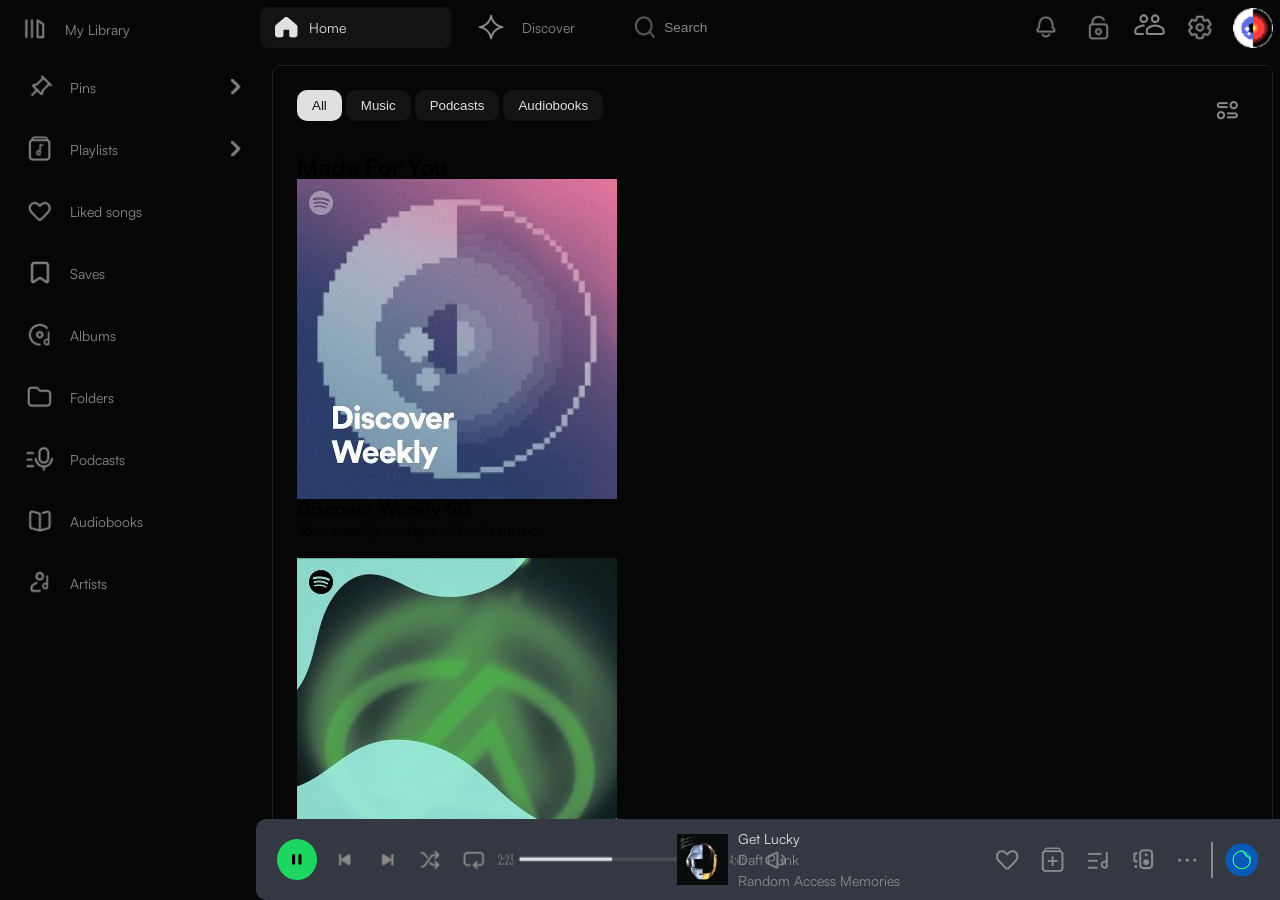
==== index.html @ e5f995c4 "Refactor HTML structure and styles across multiple pages" ====
<!doctype html>
<html lang="en">

<head>
  <meta charset="UTF-8" />
  <meta name="viewport" content="width=device-width, initial-scale=1.0" />
  <title>Spotify</title>
  <link rel="stylesheet" href="styles.css" />
</head>

<body>
  <input type="checkbox" id="friends-toggle" class="visually-hidden">
  <header>
    <nav class="main-nav">
      <ul>
        <li class="home-btn">
          <a href="./index.html">
            <img src="./assets/Icons/home.png" alt="Home" />Home
          </a>
        </li>

        <li>
          <a href="#" class="nav-link">
            <img src="./assets/Icons/discover.png" alt="Discover">
            Discover</a>
        </li>

        <li>
          <div class="search-container">
            <a href="./search.html">
              <img class="search-icon" src="./assets/Icons/search.png" alt="Search">
            </a>
            <input type="text" placeholder="Search" class="search-input" />
          </div>
        </li>
      </ul>
    </nav>

    <div class="action-icons">
      <a href=""><img src="./assets/Icons/1bell.png" alt="bell" /></a>
      <a href=""><img src="./assets/Icons/2lock.png" alt="lock" /></a>

      <label for="friends-toggle" class="friends-btn">
        <svg class="friends-icon" width="35" height="26" viewBox="0 0 35 26" fill="none"
          xmlns="http://www.w3.org/2000/svg">
          <path
            d="M26.5729 6.73524C26.5729 8.5951 25.0652 10.1028 23.2054 10.1028C21.3455 10.1028 19.8378 8.5951 19.8378 6.73524C19.8378 4.87539 21.3455 3.36768 23.2054 3.36768C25.0652 3.36768 26.5729 4.87539 26.5729 6.73524Z"
            stroke="#898989" stroke-width="2.02054" />
          <path
            d="M16.286 15.8383L17.0358 15.3384C18.8628 14.1204 21.0095 13.4705 23.2053 13.4705C25.4012 13.4705 27.5478 14.1204 29.3749 15.3384L30.1247 15.8383C31.0615 16.4629 31.6242 17.5143 31.6242 18.6403V20.3178C31.6242 21.1858 30.9206 21.8894 30.0527 21.8894H23.2053H16.3579C15.49 21.8894 14.7864 21.1858 14.7864 20.3178V18.6403C14.7864 17.5143 15.3491 16.4629 16.286 15.8383Z"
            stroke="#898989" stroke-width="2.02054" stroke-linecap="round" stroke-linejoin="round" />
          <path
            d="M15.1541 6.73524C15.1541 8.5951 13.6464 10.1028 11.7865 10.1028C9.92666 10.1028 8.41895 8.5951 8.41895 6.73524C8.41895 4.87539 9.92666 3.36768 11.7865 3.36768C13.6464 3.36768 15.1541 4.87539 15.1541 6.73524Z"
            stroke="#898989" stroke-width="2.02054" />
          <path
            d="M11.7865 13.4705C9.59068 13.4705 7.44399 14.1204 5.61695 15.3384L4.86716 15.8383C3.93031 16.4629 3.36758 17.5143 3.36758 18.6403V20.3178C3.36758 21.1858 4.07118 21.8894 4.93912 21.8894H11"
            stroke="#898989" stroke-width="2.02054" stroke-linecap="round" stroke-linejoin="round" />
        </svg>

      </label>
      <a href=""><img src="./assets/Icons/4settings.png" alt="settings" /></a>
      <a href=""><img src="./assets/Icons/5theme.png" alt="theme" /></a>
    </div>
  </header>

  <!-- friends -toggle button that comes from the right side after clicking the icon -->
  <aside class="right-sidebar">
    <div class="control-panel">
      <h3>Friends Activity</h3>

      <div class="close-icons">
        <img src="./assets/Icons/add-frinds.png" alt="Add friends">
        <label for="friends-toggle">
          <img src="./assets/Icons/close.png" alt="Close">
        </label>
      </div>
    </div>

    <div class="friends-play">
      <div class="play-pic">
        <img src="./assets/Icons/friend1.png">
      </div>
      <div class="info-friends">
        <h5>FriendlyMusicListener</h5>
        <div class="author-info"> <img src="./assets/Icons/playing.png"> <span>Goosebumps · Travis Scott</span></div>
      </div>
    </div>

    <div class="friends-play">
      <div class="play-pic">
        <img src="./assets/Icons/friend2.png">
      </div>
      <div class="info-friends">
        <h5>AverageMusicEnjoyer</h5>
        <div class="author-info"> <img src="./assets/Icons/playing.png"> <span>Get Lucky · Daft Punk</span></div>
      </div>
    </div>

    <div class="friends-play">
      <div class="play-pic">
        <img src="./assets/Icons/friend3.png">
      </div>
      <div class="info-friends">
        <h5>MusicEnthusiast</h5>
        <span> 1h would he · joji</span>
      </div>
    </div>

    <div class="friends-play">
      <div class="play-pic">
        <img src="./assets/Icons/friend4.png">
      </div>
      <div class="info-friends">
        <h5>IListenToMusic56</h5>
        <span> 6h Rockstar · Post Malone</span>
      </div>
    </div>
  </aside>

  <aside class="sidebar">
    <nav class="sidebar-nav">
      <ul>
        <li class="library">
          <a href="#" class="nav-link"><img src="./assets/Icons/my-library.png" alt="library" />My
            Library</a>
        </li>
        <li>
          <a href="#" class="nav-link"><img src="./assets/Icons/pin.png" alt="pins" />Pins<img class="vector"
              src="./assets/Icons/Vector.png" /></a>
        </li>
        <li>
          <a href="#" class="nav-link"><img src="./assets/Icons/playlist.png" alt="playlists" />Playlists<img
              class="vector" src="./assets/Icons/Vector.png" /></a>
        </li>
        <li>
          <a href="./liked-songs.html" class="nav-link"><img src="./assets/Icons/liked-songs.png"
              alt="liked-songs" />Liked songs</a>
        </li>
        <li>
          <a href="#" class="nav-link"><img src="./assets/Icons/saves.png" alt="saves" />Saves</a>
        </li>
        <li>
          <a href="#" class="nav-link"><img src="./assets/Icons/albums.png" alt="albums" />Albums</a>
        </li>
        <li>
          <a href="#" class="nav-link"><img src="./assets/Icons/folders.png" alt="folders" />Folders</a>
        </li>
        <li>
          <a href="#" class="nav-link"><img src="./assets/Icons/podcasts.png" alt="podcasts" />Podcasts</a>
        </li>
        <li>
          <a href="#" class="nav-link"><img src="./assets/Icons/audiobooks.png" alt="audiobooks" />Audiobooks</a>
        </li>
        <li>
          <a href="#" class="nav-link"><img src="./assets/Icons/artists.png" alt="artists" />Artists</a>
        </li>
      </ul>
    </nav>
  </aside>
  <main class="main-views">
    <div class="filters">
      <div class="chips">
        <button class="chip active">All</button>
        <button class="chip">Music</button>
        <button class="chip">Podcasts</button>
        <button class="chip">Audiobooks</button>
      </div>
      <div class="home-add">
        <img class="home-add" src="./assets/Icons/pc-home-add.png" />
      </div>
    </div>

    <section class="made-for-you">
      <h2>Made For You</h2>
    </section>
    <!--  cardebis nawili nana -->
    <div class="card-grid">
      <div class="spotify-card">
        <div class="card-image">
          <img src="../assets/images/discover weekly.png" alt="Discover weekly" />
        </div>
        <div class="card-text">
          <h3>Discover Weekly 50</h3>
          <p>Your weekly mixtape of fresh music.</p>
        </div>
      </div>
      <div class="spotify-card">
        <div class="card-image">
          <img src="../assets/images/daily mix11.png" alt="Discover weekly" />
        </div>
        <div class="card-text">
          <h3>Daily Mix 50</h3>
          <p>Linkin Park, System Of A Down, Coal Chamber...</p>
        </div>
      </div>
      <div class="spotify-card">
        <div class="card-image">
          <img src="../assets/images/daily mix 22.png" alt="Discover weekly" />
        </div>
        <div class="card-text">
          <h3>Daily Mix 2 50</h3>
          <p>Avril Lavigne, Lorde, Charli XCX and more</p>
        </div>
      </div>
      <div class="spotify-card">
        <div class="card-image">
          <img src="../assets/images/daily mix3.png" alt="Discover weekly" />
        </div>
        <div class="card-text">
          <h3>Daily Mix 3 50</h3>
          <p>The Strokes, Martin Garrix, MGMT and more</p>
        </div>
      </div>

      <div class="spotify-card">
        <div class="card-image">
          <img src="../assets/images/daily mix4.png" alt="Discover weekly" />
        </div>
        <div class="card-text">
          <h3>Daily Mix 4 50</h3>
          <p>Chuck Berry, Elvis Presley, Roy Orbison and more</p>
        </div>
      </div>

      <div class="spotify-card">
        <div class="card-image">
          <img src="../assets/images/daily mix6.png" alt="Discover weekly" />
        </div>
        <div class="card-text">
          <h3>Daily Mix 5 50</h3>
          <p>Chuck Berry, Elvis Presley, Roy Orbison and more</p>
        </div>
      </div>

      <div class="spotify-card">
        <div class="card-image">
          <img src="../assets/images/nirvana.png" alt="Discover weekly" />
        </div>
        <div class="card-text">
          <h3>Nirvana</h3>
          <p>The Strokes, Martin Garrix, MGMT and more</p>
        </div>
      </div>

      <div class="spotify-card">
        <div class="card-image">
          <img src="../assets/images/fall out boy.png" alt="Discover weekly" />
        </div>
        <div class="card-text">
          <h3>Fall Out Boy Radio</h3>
          <p>With Panic! At The Disco, The All-American Rejects,...</p>
        </div>
      </div>
      <section class="your-top-mixes">
        <div class="section-header">
          <h2>Your top mixes</h2>
        </div>
        <div class="spotify-card">
          <div class="card-image">
            <img src="../assets/images/rock mix.png" alt="Rock Mix" />
          </div>
          <div class="card-text">
            <h3>Rock Mix</h3>
            <p>Red Hot Chili Peppers, R.E.M., Guns N’ Roses...</p>
          </div>
        </div>
        <div class="spotify-card">
          <div class="card-image">
            <img src="../assets/images/rock mix.png" alt="Rock Mix" />
          </div>
          <div class="card-text">
            <h3>Rock Mix</h3>
            <p>Red Hot Chili Peppers, R.E.M., Guns N’ Roses...</p>
          </div>
        </div>
        <div class="spotify-card">
          <div class="card-image">
            <img src="../assets/images/rock mix.png" alt="Rock Mix" />
          </div>
          <div class="card-text">
            <h3>Rock Mix</h3>
            <p>Red Hot Chili Peppers, R.E.M., Guns N’ Roses...</p>
          </div>
        </div>
        <div class="spotify-card">
          <div class="card-image">
            <img src="../assets/images/rock mix.png" alt="Rock Mix" />
          </div>
          <div class="card-text">
            <h3>Rock Mix</h3>
            <p>Red Hot Chili Peppers, R.E.M., Guns N’ Roses...</p>
          </div>
        </div>
        <div class="spotify-card">
          <div class="card-image">
            <img src="../assets/images/rock mix.png" alt="Rock Mix" />
          </div>
          <div class="card-text">
            <h3>Rock Mix</h3>
            <p>Red Hot Chili Peppers, R.E.M., Guns N’ Roses...</p>
          </div>
        </div>
        <div class="spotify-card">
          <div class="card-image">
            <img src="../assets/images/rock mix.png" alt="Rock Mix" />
          </div>
          <div class="card-text">
            <h3>Rock Mix</h3>
            <p>Red Hot Chili Peppers, R.E.M., Guns N’ Roses...</p>
          </div>
        </div>
        <div class="spotify-card">
          <div class="card-image">
            <img src="../assets/images/rock mix.png" alt="Rock Mix" />
          </div>
          <div class="card-text">
            <h3>Rock Mix</h3>
            <p>Red Hot Chili Peppers, R.E.M., Guns N’ Roses...</p>
          </div>
        </div>
        <div class="spotify-card">
          <div class="card-image">
            <img src="./assets/images/60s mix.png" alt="60s Mix" />
          </div>
          <div class="card-text">
            <h3>60s Mix</h3>
            <p>Chuck Berry, Skeeter David, Van Morrison and...</p>
          </div>
        </div>
        <!-- cards end -->
  </main>
  <footer class="player">
    <div class="player-left">
      <div class="on-off">
        <img src="./assets/Icons/playing-icon.png" />
      </div>
      <img src="./assets/Icons/before.png" />
      <img src="./assets/Icons/next.png" />
      <img src="./assets/Icons/shuffle.png" />
      <img src="./assets/Icons/on-repeat.png" />
      <img src="./assets/Icons/line.png" />
      <img src="./assets/Icons/volume.png" />
    </div>

    <div class="player-center">
      <img src="./assets/Icons/daft-punk-play.png" alt="daft-punk" />
      <div class="track-info">
        <div class="track-name">Get Lucky</div>
        <div class="track-info">Daft Punk</div>
        <div class="track-info">Random Access Memories</div>
      </div>
    </div>
    <div class="player-right">
      <img src="./assets/Icons/liked-songs.png" />
      <img src="./assets/Icons/add-playlist.png" />
      <img src="./assets/Icons/lyrics.png" />
      <img src="./assets/Icons/devices.png" />
      <img class="more" src="./assets/Icons/play-more.png" />
      <img src="./assets/Icons/DJ.png" />
      <img src="./assets/Icons/queue.png" />
    </div>
  </footer>
</body>

</html>

<!--  mobiluris versia <nav class="navbar">
            <div>
                <ul>
                    <li><a href="#" class="nav-link">Music</a></li>
                    <li><a href="#" class="nav-link">Podcasts</a></li>
                    <li><a href="#" class="nav-link">Audiobooks</a></li>
                </ul>
                <a href="#" class="home-icon"><img src="./assets/Icons/mobile-home-add.png" alt="mobile-btn"></a>
            </div>
        </nav> -->
---- styles.css ----
*,
*::before,
*::after {
  box-sizing: border-box;
  margin: 0;
  padding: 0;
}

ul,
ol {
  list-style: none;
}

a {
  text-decoration: none;
}

img {
  max-width: 100%;
  display: block;
}

ul,
li,
ol {
  list-style: none;
}

a {
  text-decoration: none;
}

@font-face {
  font-family: "Satoshi";
  src: url("../../assets/fonts/satoshi/Satoshi-Regular.woff2") format("woff2");
  font-weight: 400;
  font-style: normal;
}
@font-face {
  font-family: "Satoshi";
  src: url("../../assets/fonts/satoshi/Satoshi-Medium.woff2") format("woff2");
  font-weight: 500;
  font-style: normal;
}
@font-face {
  font-family: "Satoshi";
  src: url("../../assets/fonts/satoshi/Satoshi-Bold.woff2") format("woff2");
  font-weight: 700;
  font-style: normal;
}
body {
  font-family: "Satoshi", sans-serif;
  line-height: 1.5;
  background-color: rgb(6, 6, 6);
}

h1, h2, h3, h4 {
  font-weight: 700;
  line-height: 100%;
}

p {
  margin-bottom: 1rem;
}

a {
  font-size: 14px;
}

.sidebar {
  width: 16rem;
  height: 100vh;
  background-color: rgb(6, 6, 6);
  position: fixed;
  top: 0;
  left: 0;
  display: flex;
  flex-direction: column;
  padding-top: 2px;
  gap: 20px;
}

.sidebar-nav a {
  display: flex;
  align-items: center;
  width: 100%;
  padding: 11px 20px;
  color: rgb(137, 137, 137);
  gap: 10px;
  position: relative;
  transition: background-color 0.3s ease, color 0.1s ease;
}
.sidebar-nav img:not(.vector) {
  width: 40px;
  height: 40px;
}
.sidebar-nav .vector {
  position: absolute;
  right: 15px;
  width: 10px;
}

.sidebar-nav a:hover {
  cursor: pointer;
  border-radius: 8px;
  color: #E0E0E0;
  background-color: rgb(0, 0, 0);
}

.library a {
  padding: 7px 15px;
}

header {
  width: 100%;
  height: 55px;
  background-color: rgb(6, 6, 6);
  display: flex;
  justify-content: space-between;
  align-items: center;
  position: fixed;
  top: 0;
  left: 0;
  padding: 0 0 0 260px;
}

.main-nav ul {
  display: flex;
  flex-direction: row;
  align-items: center;
  gap: 20px;
}

.home-btn a {
  display: flex;
  align-items: center;
  color: #E0E0E0;
  gap: 11px;
  background-color: rgba(32, 32, 32, 0.5);
  padding: 10px 105px 10px 15px;
  border-radius: 8px;
}

.nav-link {
  display: flex;
  align-items: center;
  color: rgb(137, 137, 137);
  gap: 10px;
  padding-right: 20px;
}

.nav-link:hover {
  color: #E0E0E0;
  cursor: pointer;
}

.search-container {
  display: flex;
  align-items: center;
  background-color: rgb(6, 6, 6);
  transition: background-color 0.2s;
  padding: 6px 12px;
}
.search-container:focus-within {
  background-color: rgb(6, 6, 6);
  outline: 2px solid rgb(6, 6, 6);
}
.search-container .search-icon {
  width: 40px;
  height: 40px;
  margin-right: 5px;
  filter: brightness(0.7);
}

.search-input {
  background: transparent;
  border: none;
  color: white;
  font-size: 0.85rem;
  width: 100%;
  outline: none;
}
.search-input::placeholder {
  color: rgb(137, 137, 137);
}

.action-icons {
  display: flex;
  gap: 13px;
  align-items: center;
  padding: 7px;
}
.action-icons img {
  width: 40px;
  height: 40px;
}

.main-views {
  margin-left: 16rem;
  margin-top: 60px;
  margin-right: 7px;
  padding: 24px;
  background: rgb(6, 6, 6);
  min-height: calc(100vh - 55px);
  border: 1px solid rgb(32, 32, 32);
  border-radius: 8px;
}

.filters {
  display: flex;
  gap: 8px;
  margin-bottom: 24px;
  justify-content: space-between;
}

.chip:hover {
  background-color: #333842;
}

.chip {
  background-color: rgba(32, 32, 32, 0.5);
  color: rgb(224, 224, 224);
  border: none;
  padding: 8px 15px;
  border-radius: 10px;
  font-weight: 400;
  cursor: pointer;
}

.chip.active {
  background-color: rgb(224, 224, 224);
  color: rgb(17, 17, 17);
}

.player {
  background-color: #333842;
  display: flex;
  align-items: center;
  justify-content: space-between;
  position: fixed;
  bottom: 0;
  left: 16rem;
  width: 84%;
  height: 81px;
  border-radius: 10px;
}

.player-left {
  display: flex;
  align-items: center;
  width: 30%;
  gap: 5px;
  padding-left: 70px;
}
.player-left img {
  height: 38px;
}

.line {
  width: 696px;
}

.on-off {
  background-color: #1ED760;
  position: absolute;
  left: 21px;
  padding: 15px;
  border-radius: 50%;
}
.on-off img {
  height: 11px;
  width: 10px;
}

.on-off:hover {
  background-color: green;
}

.player-center {
  display: flex;
  align-items: center;
  padding: 15px 0;
  gap: 10px;
  padding-left: 32px;
}
.player-center img {
  width: 51px;
  height: 51px;
}

.track-name {
  font-size: 14px;
  color: rgb(224, 224, 224);
  font-weight: 400;
}

.track-info {
  font-size: 14px;
  color: rgb(137, 137, 137);
  font-weight: 400;
}

.player-right {
  display: flex;
  align-items: center;
  padding: 20px;
  gap: 5px;
}

.more {
  padding-right: 6px;
  border-right: 2px solid rgb(137, 137, 137);
  height: 36px;
}

.right-sidebar {
  position: fixed;
  top: 65px;
  right: -390px;
  width: 358px;
  bottom: 89px;
  background: rgb(6, 6, 6);
  border: 1px solid rgb(32, 32, 32);
  border-radius: 8px;
  transition: right 0.3s ease;
}

#friends-toggle:checked ~ .right-sidebar {
  right: 0;
}

.main-views {
  position: fixed;
  top: 5px;
  left: 1rem;
  right: 0;
  bottom: 89px;
  overflow-y: auto;
  transition: right 0.3s ease;
}

#friends-toggle:checked ~ .main-views {
  right: 358px;
}

.friends-btn {
  cursor: pointer;
}

#friends-toggle:checked ~ header .friends-icon {
  fill: rgb(137, 137, 137);
  stroke: none;
}

.main-views,
.right-sidebar {
  transition: all 0.3s ease;
}

.control-panel {
  display: flex;
  align-items: center;
  justify-content: space-between;
}
.control-panel h3 {
  color: #E0E0E0;
  padding: 20px;
  font-family: Satoshi;
  font-weight: 500;
  font-style: Medium;
  font-size: 14px;
  leading-trim: NONE;
  line-height: 100%;
  letter-spacing: 3%;
}

.close-icons {
  display: flex;
}

.friends-play {
  display: flex;
  gap: 15px;
  padding: 20px;
}
.friends-play h5 {
  color: #E0E0E0;
  font-family: Satoshi;
  font-weight: 400;
  font-style: Medium;
  font-size: 14px;
  leading-trim: NONE;
  line-height: 100%;
  letter-spacing: 3%;
}
.friends-play span {
  color: rgb(137, 137, 137);
}

.author-info {
  display: flex;
  align-items: center;
}

.icon-bar {
  display: flex;
  justify-content: space-between;
}
.icon-bar span {
  color: rgb(137, 137, 137);
  font-family: Satoshi;
  font-weight: 400;
  font-style: Medium;
  font-size: 14px;
  leading-trim: NONE;
  line-height: 100%;
  letter-spacing: 3%;
}

.icon-bar:first-child {
  content: "";
  padding: 12px 25px;
}

.more-functions {
  display: flex;
  align-items: center;
  justify-content: center;
  padding: 12px 25px;
  gap: 10px;
}

.liked-songs-section {
  border: 1px solid rgb(32, 32, 32);
  border-radius: 10px;
  margin: 41px 5px 0px 275px;
  height: 84vh;
}

.music-table {
  width: 60%;
  border-collapse: collapse;
  color: rgb(137, 137, 137);
  font-size: 14px;
  margin-left: 25px;
}

.music-table th,
.music-table td {
  padding: 5px;
  text-align: left;
}

.info-row {
  color: rgb(137, 137, 137);
}
.info-row th {
  border-bottom: 1px solid rgb(32, 32, 32);
  padding: 12px;
}

.song-info {
  display: flex;
  gap: 10px;
}
.song-info img {
  width: 51px;
  height: 51px;
}

.music-table tbody tr:hover {
  background: rgba(255, 255, 255, 0.05);
}

.song-name {
  color: rgb(224, 224, 224);
}

.like-cell svg {
  width: 23px;
  height: 20px;
  fill: #1ED760;
  cursor: pointer;
}

.liked-songs-nav {
  background-color: rgba(32, 32, 32, 0.5);
}

.liked-songs-btn {
  background-color: rgb(32, 32, 32);
  border-radius: 8px;
}

.home-btn-liked-songs {
  gap: 10px;
}
.home-btn-liked-songs a {
  color: rgb(137, 137, 137);
  display: flex;
  align-items: center;
  gap: 11px;
  padding: 7px 90px 7px 25px;
  border-radius: 8px;
}

.home-btn-liked-songs a:hover {
  color: #E0E0E0;
  cursor: pointer;
  background-color: rgba(32, 32, 32, 0.5);
  border-radius: 8px;
}

.nav-link {
  gap: 10px;
}
.nav-link a {
  color: rgb(137, 137, 137);
  display: flex;
  align-items: center;
  gap: 11px;
  padding: 7px 80px 7px 20px;
  border-radius: 8px;
}

.nav-link a:hover {
  color: #E0E0E0;
  cursor: pointer;
  background-color: rgba(32, 32, 32, 0.5);
  border-radius: 8px;
}

/*# sourceMappingURL=styles.css.map */
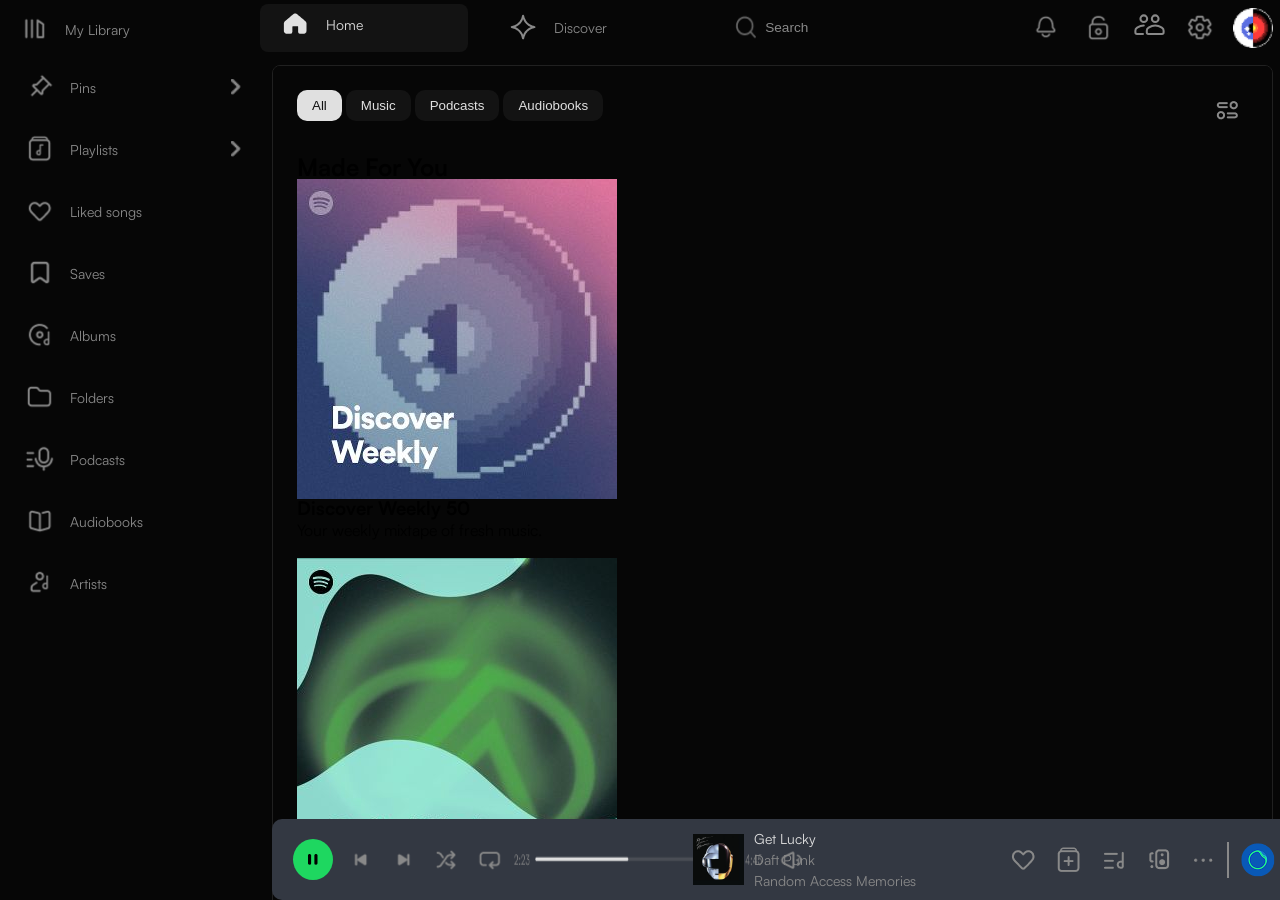
==== commit 72e1d21a: "Add discover page and update navigation links; implement styles for discover section" ====
--- a/index.html
+++ b/index.html
@@ -20,7 +20,7 @@
         </li>
 
         <li>
-          <a href="#" class="nav-link">
+          <a href="./discover.html" class="nav-link">
             <img src="./assets/Icons/discover.png" alt="Discover">
             Discover</a>
         </li>
--- a/styles.css
+++ b/styles.css
@@ -104,7 +104,7 @@
   cursor: pointer;
   border-radius: 8px;
   color: #E0E0E0;
-  background-color: rgb(0, 0, 0);
+  background-color: rgba(32, 32, 32, 0.5);
 }
 
 .library a {
@@ -131,27 +131,32 @@
   gap: 20px;
 }
 
+.home-btn {
+  background-color: rgba(32, 32, 32, 0.5);
+  border-radius: 8px;
+}
 .home-btn a {
   display: flex;
   align-items: center;
-  color: #E0E0E0;
-  gap: 11px;
+  justify-content: center;
+  color: #E0E0E0;
+  gap: 10px;
+  padding: 0px 105px 7px 15px;
+}
+
+.nav-link {
+  display: flex;
+  align-items: center;
+  color: rgb(137, 137, 137);
+  gap: 10px;
+  padding: 4px 89px 4px 15px;
+}
+
+.nav-link:hover {
   background-color: rgba(32, 32, 32, 0.5);
-  padding: 10px 105px 10px 15px;
-  border-radius: 8px;
-}
-
-.nav-link {
-  display: flex;
-  align-items: center;
-  color: rgb(137, 137, 137);
-  gap: 10px;
-  padding-right: 20px;
-}
-
-.nav-link:hover {
-  color: #E0E0E0;
+  border-radius: 8px;
   cursor: pointer;
+  color: #E0E0E0;
 }
 
 .search-container {
@@ -159,7 +164,7 @@
   align-items: center;
   background-color: rgb(6, 6, 6);
   transition: background-color 0.2s;
-  padding: 6px 12px;
+  padding: 6px 13px 6px 12px;
 }
 .search-container:focus-within {
   background-color: rgb(6, 6, 6);
@@ -239,7 +244,7 @@
   justify-content: space-between;
   position: fixed;
   bottom: 0;
-  left: 16rem;
+  left: 17rem;
   width: 84%;
   height: 81px;
   border-radius: 10px;
@@ -499,8 +504,8 @@
   color: rgb(137, 137, 137);
   display: flex;
   align-items: center;
-  gap: 11px;
-  padding: 7px 90px 7px 25px;
+  gap: 10px;
+  padding: 0px 105px 7px 15px;
   border-radius: 8px;
 }
 
@@ -511,23 +516,190 @@
   border-radius: 8px;
 }
 
-.nav-link {
-  gap: 10px;
-}
-.nav-link a {
-  color: rgb(137, 137, 137);
-  display: flex;
-  align-items: center;
-  gap: 11px;
-  padding: 7px 80px 7px 20px;
-  border-radius: 8px;
-}
-
-.nav-link a:hover {
-  color: #E0E0E0;
+.search-bar {
+  background-color: rgba(32, 32, 32, 0.5);
+  border-radius: 16px;
+}
+
+.search-page {
+  padding: 41px 5px 90px 275px;
+}
+
+.search-page-container {
+  border: 1px solid rgb(32, 32, 32);
+  border-radius: 10px;
+}
+
+.first-row {
+  display: flex;
+  justify-content: space-between;
+  padding: 13px 26px;
+}
+.first-row h1 {
+  color: #E0E0E0;
+  font-weight: 700;
+  font-style: Bold;
+  font-size: 20px;
+}
+
+.pinned-artists {
+  display: flex;
+  gap: 30px;
+  padding-left: 26px;
+}
+
+.artist-cards-search {
+  text-align: center;
+}
+.artist-cards-search span {
+  display: block;
+  color: #E0E0E0;
+  font-family: Satoshi;
+  font-weight: 400;
+  font-style: Medium;
+  font-size: 14px;
+  leading-trim: NONE;
+  line-height: 100%;
+  letter-spacing: 3%;
+  padding-top: 16px;
+}
+.artist-cards-search p {
+  color: rgb(137, 137, 137);
+  font-family: Satoshi;
+  font-weight: 400;
+  font-style: Medium;
+  font-size: 14px;
+  leading-trim: NONE;
+  line-height: 100%;
+  letter-spacing: 3%;
+}
+
+.muse {
+  display: block;
+  text-align: left;
+}
+
+.browse-all-section h1 {
+  color: #E0E0E0;
+  font-weight: 700;
+  font-style: Bold;
+  font-size: 20px;
+  padding: 30px 0 20px 26px;
+}
+.browse-all-section h2 {
+  font-family: Satoshi;
+  font-weight: 500;
+  font-style: Medium;
+  font-size: 14px;
+  leading-trim: NONE;
+  line-height: 100%;
+  letter-spacing: 3%;
+  font-size: 18px;
+  color: #E0E0E0;
+}
+
+.section-title {
+  display: flex;
+  justify-content: space-between;
+  padding: 30px 26px 15px 26px;
+}
+.section-title h2 {
+  font-family: Satoshi;
+  font-weight: 500;
+  font-style: Medium;
+  font-size: 14px;
+  leading-trim: NONE;
+  line-height: 100%;
+  letter-spacing: 3%;
+  font-size: 18px;
+  color: #E0E0E0;
+}
+
+.container-discover-cards {
+  display: flex;
+  padding: 0 26px;
+  gap: 12px;
+}
+
+.discover-card {
+  position: relative;
+  border-radius: 10px;
+  width: 170px;
+  height: 170px;
+  overflow: hidden;
+}
+.discover-card img {
+  position: absolute;
+  width: 104px;
+  height: 104px;
+  bottom: -12px;
+  right: -10px;
+  border-radius: 5px;
+  transform: rotate(30deg);
+}
+.discover-card h3 {
+  padding: 20px;
+  color: rgb(255, 255, 255);
+  font-weight: 900;
+  font-size: 20px;
+  line-height: 100%;
+  letter-spacing: 3%;
+}
+
+.discover-cards-color .discover-card:first-child,
+.discover-cards-color .discover-card:nth-child(3),
+.genres-cards .discover-card:nth-child(6) {
+  background-color: rgb(30, 50, 100);
+}
+
+.discover-cards-color .discover-card:nth-child(2),
+.discover-cards-color .discover-card:last-child {
+  background-color: rgb(186, 93, 7);
+}
+
+.discover-cards-color .discover-card:nth-child(4),
+.discover-cards-color .discover-card:nth-child(6) {
+  background-color: rgb(141, 103, 171);
+}
+
+.discover-cards-color .discover-card:nth-child(5) {
+  background-color: rgb(176, 40, 151);
+}
+
+.discover-cards-color .discover-card:nth-child(7) {
+  background-color: rgb(119, 119, 119);
+}
+
+.genres-cards .discover-card:first-child {
+  background-color: rgb(20, 138, 8);
+}
+
+.genres-cards .discover-card:nth-child(2) {
+  background-color: rgb(216, 64, 0);
+}
+
+.genres-cards .discover-card:nth-child(3) {
+  background-color: rgb(80, 55, 80);
+}
+
+.genres-cards .discover-card:nth-child(4) {
+  background-color: rgb(0, 100, 80);
+}
+
+.genres-cards .discover-card:nth-child(5),
+.genres-cards .discover-card:nth-child(7) {
+  background-color: rgb(233, 20, 41);
+}
+
+.genres-cards .discover-card:last-child {
+  background-color: rgb(83, 122, 161);
+}
+
+.discover-link {
+  background-color: rgba(32, 32, 32, 0.5);
+  border-radius: 8px;
   cursor: pointer;
-  background-color: rgba(32, 32, 32, 0.5);
-  border-radius: 8px;
+  color: #E0E0E0;
 }
 
 /*# sourceMappingURL=styles.css.map */
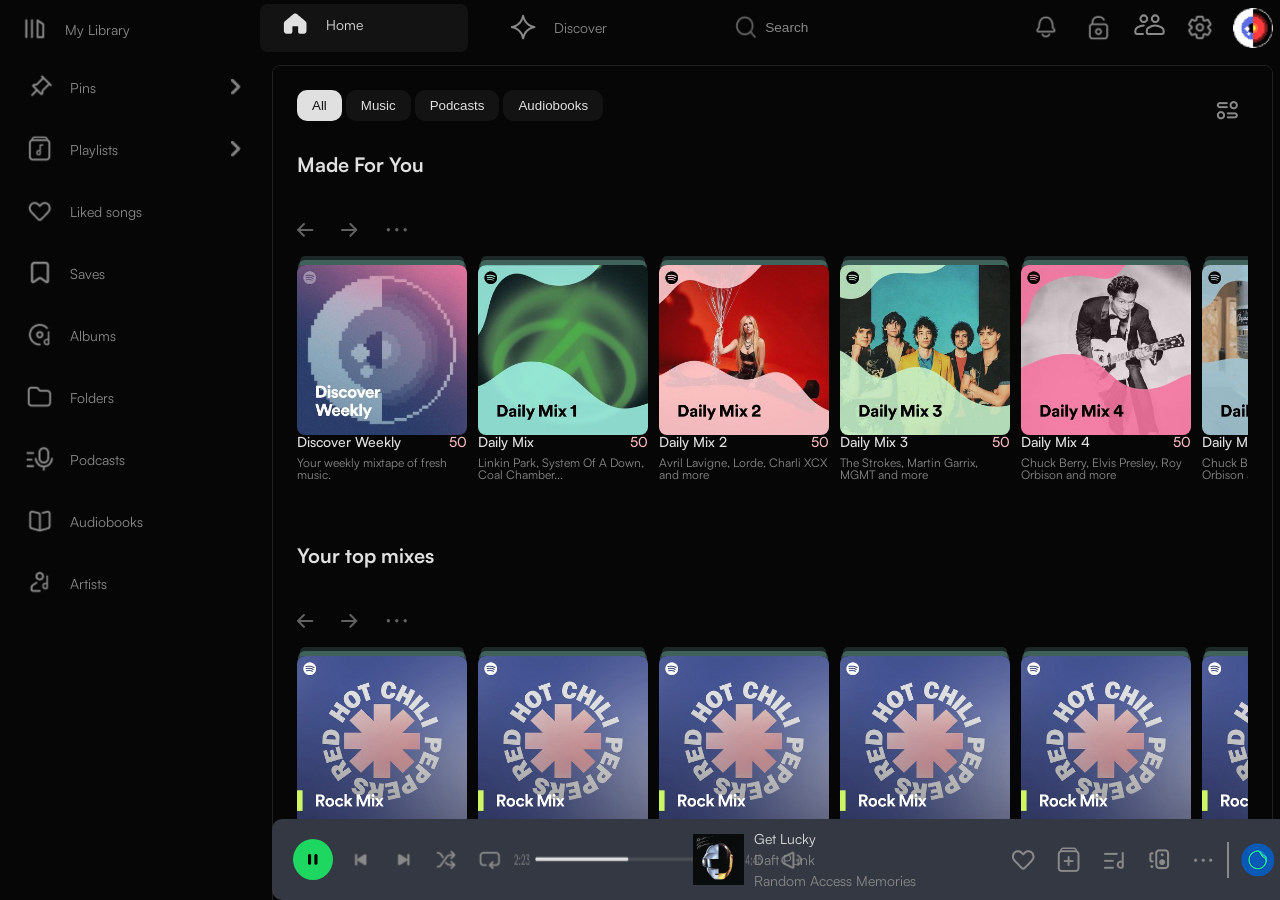
==== commit 03ac8563: "1st page cards" ====
--- a/index.html
+++ b/index.html
@@ -20,7 +20,7 @@
         </li>
 
         <li>
-          <a href="./discover.html" class="nav-link">
+          <a href="#" class="nav-link">
             <img src="./assets/Icons/discover.png" alt="Discover">
             Discover</a>
         </li>
@@ -169,152 +169,170 @@
         <img class="home-add" src="./assets/Icons/pc-home-add.png" />
       </div>
     </div>
-
-    <section class="made-for-you">
-      <h2>Made For You</h2>
+    <section class="made-for-you"> <!--  cardebis nawili nana -->
+      <div class=" cards-header">
+        <h2>Made For You</h2>
+        <div class="arrows">
+          <button class="arrow-btn"> <img src="./assets/Icons/arrow_left.svg" alt="back"></button>
+          <button class="arrow-btn"><img src="./assets/Icons/arrow_right.svg" alt="next"></button>
+          <button class="arrow-btn"> <img src="./assets/Icons/dotdotdot.svg" alt="more"></button>
+
+        </div>
+      </div>
+
+      <div class="card-grid">
+        <div class="spotify-card">
+          <div class="card-image">
+            <img src="../assets/images/discover weekly.png" alt="Discover weekly" />
+          </div>
+          <div class="card-text">
+            <h3>Discover Weekly <span class="track-count">50</span></h3>
+            <p>Your weekly mixtape of fresh music.</p>
+          </div>
+        </div>
+        <div class="spotify-card">
+          <div class="card-image">
+            <img src="../assets/images/daily mix11.png" alt="Discover weekly" />
+          </div>
+          <div class="card-text">
+            <h3>Daily Mix <span class="track-count">50</span></h3>
+            <p>Linkin Park, System Of A Down, Coal Chamber...</p>
+          </div>
+        </div>
+        <div class="spotify-card">
+          <div class="card-image">
+            <img src="../assets/images/daily mix 22.png" alt="Discover weekly" />
+          </div>
+          <div class="card-text">
+            <h3>Daily Mix 2 <span class="track-count">50</span></h3>
+            <p>Avril Lavigne, Lorde, Charli XCX and more</p>
+          </div>
+        </div>
+        <div class="spotify-card">
+          <div class="card-image">
+            <img src="../assets/images/daily mix3.png" alt="Discover weekly" />
+          </div>
+          <div class="card-text">
+            <h3>Daily Mix 3 <span class="track-count">50</span></h3>
+            <p>The Strokes, Martin Garrix, MGMT and more</p>
+          </div>
+        </div>
+
+        <div class="spotify-card">
+          <div class="card-image">
+            <img src="../assets/images/daily mix4.png" alt="Discover weekly" />
+          </div>
+          <div class="card-text">
+            <h3>Daily Mix 4 <span class="track-count">50</span></h3>
+            <p>Chuck Berry, Elvis Presley, Roy Orbison and more</p>
+          </div>
+        </div>
+
+        <div class="spotify-card">
+          <div class="card-image">
+            <img src="../assets/images/daily mix6.png" alt="Discover weekly" />
+          </div>
+          <div class="card-text">
+            <h3>Daily Mix 5 <span class="track-count">50</span></h3>
+            <p>Chuck Berry, Elvis Presley, Roy Orbison and more</p>
+          </div>
+        </div>
+
+        <div class="spotify-card">
+          <div class="card-image">
+            <img src="../assets/images/nirvana.png" alt="Discover weekly" />
+          </div>
+          <div class="card-text">
+            <h3>Nirvana <span class="track-count">50</span></h3>
+            <p>The Strokes, Martin Garrix, MGMT and more</p>
+          </div>
+        </div>
+
+        <div class="spotify-card">
+          <div class="card-image">
+            <img src="../assets/images/fall out boy.png" alt="Discover weekly" />
+          </div>
+          <div class="card-text">
+            <h3>Fall Out Boy Radio <span class="track-count">50</span></h3>
+            <p>With Panic! At The Disco, The All-American Rejects,...</p>
+          </div>
+        </div>
+
+      </div>
     </section>
-    <!--  cardebis nawili nana -->
-    <div class="card-grid">
-      <div class="spotify-card">
-        <div class="card-image">
-          <img src="../assets/images/discover weekly.png" alt="Discover weekly" />
-        </div>
-        <div class="card-text">
-          <h3>Discover Weekly 50</h3>
-          <p>Your weekly mixtape of fresh music.</p>
-        </div>
-      </div>
-      <div class="spotify-card">
-        <div class="card-image">
-          <img src="../assets/images/daily mix11.png" alt="Discover weekly" />
-        </div>
-        <div class="card-text">
-          <h3>Daily Mix 50</h3>
-          <p>Linkin Park, System Of A Down, Coal Chamber...</p>
-        </div>
-      </div>
-      <div class="spotify-card">
-        <div class="card-image">
-          <img src="../assets/images/daily mix 22.png" alt="Discover weekly" />
-        </div>
-        <div class="card-text">
-          <h3>Daily Mix 2 50</h3>
-          <p>Avril Lavigne, Lorde, Charli XCX and more</p>
-        </div>
-      </div>
-      <div class="spotify-card">
-        <div class="card-image">
-          <img src="../assets/images/daily mix3.png" alt="Discover weekly" />
-        </div>
-        <div class="card-text">
-          <h3>Daily Mix 3 50</h3>
-          <p>The Strokes, Martin Garrix, MGMT and more</p>
-        </div>
-      </div>
-
-      <div class="spotify-card">
-        <div class="card-image">
-          <img src="../assets/images/daily mix4.png" alt="Discover weekly" />
-        </div>
-        <div class="card-text">
-          <h3>Daily Mix 4 50</h3>
-          <p>Chuck Berry, Elvis Presley, Roy Orbison and more</p>
-        </div>
-      </div>
-
-      <div class="spotify-card">
-        <div class="card-image">
-          <img src="../assets/images/daily mix6.png" alt="Discover weekly" />
-        </div>
-        <div class="card-text">
-          <h3>Daily Mix 5 50</h3>
-          <p>Chuck Berry, Elvis Presley, Roy Orbison and more</p>
-        </div>
-      </div>
-
-      <div class="spotify-card">
-        <div class="card-image">
-          <img src="../assets/images/nirvana.png" alt="Discover weekly" />
-        </div>
-        <div class="card-text">
-          <h3>Nirvana</h3>
-          <p>The Strokes, Martin Garrix, MGMT and more</p>
-        </div>
-      </div>
-
-      <div class="spotify-card">
-        <div class="card-image">
-          <img src="../assets/images/fall out boy.png" alt="Discover weekly" />
-        </div>
-        <div class="card-text">
-          <h3>Fall Out Boy Radio</h3>
-          <p>With Panic! At The Disco, The All-American Rejects,...</p>
-        </div>
-      </div>
-      <section class="your-top-mixes">
-        <div class="section-header">
-          <h2>Your top mixes</h2>
-        </div>
-        <div class="spotify-card">
-          <div class="card-image">
-            <img src="../assets/images/rock mix.png" alt="Rock Mix" />
-          </div>
-          <div class="card-text">
-            <h3>Rock Mix</h3>
-            <p>Red Hot Chili Peppers, R.E.M., Guns N’ Roses...</p>
-          </div>
-        </div>
-        <div class="spotify-card">
-          <div class="card-image">
-            <img src="../assets/images/rock mix.png" alt="Rock Mix" />
-          </div>
-          <div class="card-text">
-            <h3>Rock Mix</h3>
-            <p>Red Hot Chili Peppers, R.E.M., Guns N’ Roses...</p>
-          </div>
-        </div>
-        <div class="spotify-card">
-          <div class="card-image">
-            <img src="../assets/images/rock mix.png" alt="Rock Mix" />
-          </div>
-          <div class="card-text">
-            <h3>Rock Mix</h3>
-            <p>Red Hot Chili Peppers, R.E.M., Guns N’ Roses...</p>
-          </div>
-        </div>
-        <div class="spotify-card">
-          <div class="card-image">
-            <img src="../assets/images/rock mix.png" alt="Rock Mix" />
-          </div>
-          <div class="card-text">
-            <h3>Rock Mix</h3>
-            <p>Red Hot Chili Peppers, R.E.M., Guns N’ Roses...</p>
-          </div>
-        </div>
-        <div class="spotify-card">
-          <div class="card-image">
-            <img src="../assets/images/rock mix.png" alt="Rock Mix" />
-          </div>
-          <div class="card-text">
-            <h3>Rock Mix</h3>
-            <p>Red Hot Chili Peppers, R.E.M., Guns N’ Roses...</p>
-          </div>
-        </div>
-        <div class="spotify-card">
-          <div class="card-image">
-            <img src="../assets/images/rock mix.png" alt="Rock Mix" />
-          </div>
-          <div class="card-text">
-            <h3>Rock Mix</h3>
-            <p>Red Hot Chili Peppers, R.E.M., Guns N’ Roses...</p>
-          </div>
-        </div>
-        <div class="spotify-card">
-          <div class="card-image">
-            <img src="../assets/images/rock mix.png" alt="Rock Mix" />
-          </div>
-          <div class="card-text">
-            <h3>Rock Mix</h3>
+
+    <section class="your-top-mixes">
+      <div class="cards-header">
+        <h2>Your top mixes</h2>
+        <div class="arrows">
+          <button class="arrow-btn"> <img src="./assets/Icons/arrow_left.svg" alt="back"></button>
+          <button class="arrow-btn"><img src="./assets/Icons/arrow_right.svg" alt="next"></button>
+          <button class="arrow-btn"> <img src="./assets/Icons/dotdotdot.svg" alt="more"></button>
+
+        </div>
+      </div>
+
+      <div class="card-grid">
+        <div class="spotify-card">
+          <div class="card-image">
+            <img src="../assets/images/rock mix.png" alt="Rock Mix 50" />
+          </div>
+          <div class="card-text">
+            <h3>Rock Mix <span class="track-count">50</span></h3>
+            <p>Red Hot Chili Peppers, R.E.M., Guns N’ Roses...</p>
+          </div>
+        </div>
+        <div class="spotify-card">
+          <div class="card-image">
+            <img src="../assets/images/rock mix.png" alt="Rock Mix 50" />
+          </div>
+          <div class="card-text">
+            <h3>Rock Mix <span class="track-count">50</span></h3>
+            <p>Red Hot Chili Peppers, R.E.M., Guns N’ Roses...</p>
+          </div>
+        </div>
+        <div class="spotify-card">
+          <div class="card-image">
+            <img src="../assets/images/rock mix.png" alt="Rock Mix 50" />
+          </div>
+          <div class="card-text">
+            <h3>Rock Mix <span class="track-count">50</span></h3>
+            <p>Red Hot Chili Peppers, R.E.M., Guns N’ Roses...</p>
+          </div>
+        </div>
+        <div class="spotify-card">
+          <div class="card-image">
+            <img src="../assets/images/rock mix.png" alt="Rock Mix 50" />
+          </div>
+          <div class="card-text">
+            <h3>Rock Mix <span class="track-count">50</span></h3>
+            <p>Red Hot Chili Peppers, R.E.M., Guns N’ Roses...</p>
+          </div>
+        </div>
+        <div class="spotify-card">
+          <div class="card-image">
+            <img src="../assets/images/rock mix.png" alt="Rock Mix 50" />
+          </div>
+          <div class="card-text">
+            <h3>Rock Mix <span class="track-count">50</span></h3>
+            <p>Red Hot Chili Peppers, R.E.M., Guns N’ Roses...</p>
+          </div>
+        </div>
+        <div class="spotify-card">
+          <div class="card-image">
+            <img src="../assets/images/rock mix.png" alt="Rock Mix 50" />
+          </div>
+          <div class="card-text">
+            <h3>Rock Mix <span class="track-count">50</span></h3>
+            <p>Red Hot Chili Peppers, R.E.M., Guns N’ Roses...</p>
+          </div>
+        </div>
+        <div class="spotify-card">
+          <div class="card-image">
+            <img src="../assets/images/rock mix.png" alt="Rock Mix 50" />
+          </div>
+          <div class="card-text">
+            <h3>Rock Mix <span class="track-count">50</span></h3>
             <p>Red Hot Chili Peppers, R.E.M., Guns N’ Roses...</p>
           </div>
         </div>
@@ -323,11 +341,85 @@
             <img src="./assets/images/60s mix.png" alt="60s Mix" />
           </div>
           <div class="card-text">
-            <h3>60s Mix</h3>
+            <h3>60s Mix <span class="track-count">50</span></h3>
             <p>Chuck Berry, Skeeter David, Van Morrison and...</p>
           </div>
         </div>
-        <!-- cards end -->
+      </div>
+      <section class="your-favourite-artists">
+        <div class="cards-header">
+           <h2 >Your favorite artists</h2>
+           <div class="arrows">
+          <button class="arrow-btn"> <img src="./assets/Icons/arrow_left.svg" alt="back"></button>
+          <button class="arrow-btn"><img src="./assets/Icons/arrow_right.svg" alt="next"></button>
+          <button class="arrow-btn"> <img src="./assets/Icons/dotdotdot.svg" alt="more"></button>
+
+        </div>
+        </div>
+        <div class="artists-grid">
+          <div class="artist-card">
+            <img class="round-image" src="./assets/images/guns n'roses.png" alt="Guns N' Roses">
+            <p>Guns N' Roses</p>
+          </div>
+          <div class="artist-card">
+            <img class="round-image" src="./assets/images/daft punk.png" alt="Daft Punk">
+            <p>Daft Punk</p>
+          </div>
+          <div class="artist-card">
+            <img class="round-image" src="./assets/images/david bowie mix.png" alt="David Bowie">
+            <p>David Bowie</p>
+          </div>
+        </div>
+
+      </section>
+        <section class="album-for-you">
+      <div class=" cards-header">
+        <h2>Albums For You</h2>
+        <div class="arrows">
+          <button class="arrow-btn"> <img src="./assets/Icons/arrow_left.svg" alt="back"></button>
+          <button class="arrow-btn"><img src="./assets/Icons/arrow_right.svg" alt="next"></button>
+          <button class="arrow-btn"> <img src="./assets/Icons/dotdotdot.svg" alt="more"></button>
+
+        </div>
+      </div>
+       <div class="card-grid">
+        <div class="spotify-card">
+          <div class="card-image">
+            <img src="./assets/images/meteora.jpg" alt="meteora" />
+          </div>
+          <div class="card-text">
+            <h3>Meteora<span class="track-count">13</span></h3>
+            <p>Limking park</p>
+          </div>
+        </div>
+        <div class="spotify-card">
+          <div class="card-image">
+            <img src="./assets/images/Daft-Punk-Random-Access-Memories.webp" alt="Random Access Memories" />
+          </div>
+          <div class="card-text">
+            <h3>Random Access Memories<span class="track-count">13</span></h3>
+            <p>Daft Punk</p>
+          </div>
+        </div>
+        <div class="spotify-card">
+          <div class="card-image">
+            <img src="./assets/images/BlackHolesCover.jpg" alt="black holes and revelations" />
+          </div>
+          <div class="card-text">
+            <h3>Black Holes and Revelations<span class="track-count">13</span></h3>
+            <p>Muse</p>
+          </div>
+        </div>
+        <div class="spotify-card">
+          <div class="card-image">
+            <img src="./assets/images/The_Beatles_Abbey_Road_album_cover.jpg" alt="Abbey Road" />
+          </div>
+          <div class="card-text">
+            <h3>Abbey Road<span class="track-count">13</span></h3>
+            <p>The Beathles</p>
+          </div>
+        </div>
+      <!-- cards end -->
   </main>
   <footer class="player">
     <div class="player-left">
@@ -363,7 +455,6 @@
 </body>
 
 </html>
-
 <!--  mobiluris versia <nav class="navbar">
             <div>
                 <ul>
--- a/styles.css
+++ b/styles.css
@@ -6,6 +6,14 @@
   padding: 0;
 }
 
+main {
+  scrollbar-width: none;
+  -ms-overflow-style: none;
+}
+main ::-webkit-scrollbar, main ::-webkit-scrollbar-button {
+  display: none;
+}
+
 ul,
 ol {
   list-style: none;
@@ -65,6 +73,16 @@
 
 a {
   font-size: 14px;
+}
+
+.arrow-btn {
+  width: 40px;
+  height: 40px;
+  cursor: pointer;
+  opacity: 0.7;
+  transition: 0.3s;
+  background: none;
+  border: none;
 }
 
 .sidebar {
@@ -695,11 +713,127 @@
   background-color: rgb(83, 122, 161);
 }
 
-.discover-link {
-  background-color: rgba(32, 32, 32, 0.5);
-  border-radius: 8px;
-  cursor: pointer;
-  color: #E0E0E0;
+.made-foru-header {
+  display: flex;
+  justify-content: space-between;
+  align-items: center;
+  padding: 16px 0;
+}
+.made-foru-header .arrows {
+  display: flex;
+  gap: 12px;
+}
+.made-foru-header .arrow-btn {
+  width: 40px;
+  height: 40px;
+  cursor: pointer;
+  opacity: 0.7;
+  transition: 0.3s;
+  background: none;
+  border: none;
+}
+.made-foru-header .more-icon {
+  width: 20px;
+  cursor: pointer;
+  margin-left: 4px;
+}
+.made-foru-header h2 {
+  color: #E0E0E0;
+  font-style: Bold;
+  font-size: 20px;
+  letter-spacing: 3%;
+  padding-bottom: 15px;
+}
+
+.card-grid {
+  display: grid;
+  gap: 11px;
+  grid-auto-flow: column;
+  grid-auto-columns: 170px;
+  overflow-x: auto;
+  scroll-behavior: smooth;
+  padding-bottom: 100px;
+  padding-top: 9px;
+}
+
+.spotify-card {
+  height: 181px;
+  border-radius: 8px;
+  cursor: pointer;
+  box-shadow: 0 -6px 0 -1px rgba(149, 230, 211, 0.3), 0 -12px 0 -3px rgba(149, 230, 211, 0.15);
+}
+
+.card-grid::-webkit-scrollbar {
+  display: none;
+}
+
+.card-image img {
+  border-radius: 8px;
+}
+
+.card-text h3 {
+  color: #E0E0E0;
+  font-weight: 500;
+  font-style: Medium;
+  font-size: 14px;
+  line-height: 100%;
+  letter-spacing: 3%;
+  margin-bottom: 8px;
+  display: flex;
+  justify-content: space-between;
+  align-items: center;
+  width: 100%;
+}
+.card-text h3 .track-count {
+  color: rgb(244, 184, 189);
+}
+.card-text p {
+  font-weight: 400;
+  font-style: Regular;
+  font-size: 12px;
+  line-height: 100%;
+  letter-spacing: 3%;
+  color: rgb(137, 137, 137);
+}
+.card-text .your-favourite-artists {
+  padding: 20px 0;
+}
+
+h2 {
+  color: #E0E0E0 !important;
+  font-style: Bold;
+  font-size: 20px;
+  letter-spacing: 3%;
+  padding-bottom: 15px;
+  margin-bottom: 20px;
+}
+
+.artists-grid {
+  display: flex;
+  gap: 20px;
+  padding: 20px 0;
+}
+
+.artist-card {
+  width: 160px;
+  text-align: center;
+}
+
+.round-image {
+  width: 140px;
+  height: 140px;
+  border-radius: 50%;
+  object-fit: cover;
+  margin-bottom: 10px;
+}
+
+p {
+  font-weight: 400;
+  font-style: Regular;
+  font-size: 12px;
+  line-height: 100%;
+  letter-spacing: 3%;
+  color: rgb(137, 137, 137);
 }
 
 /*# sourceMappingURL=styles.css.map */
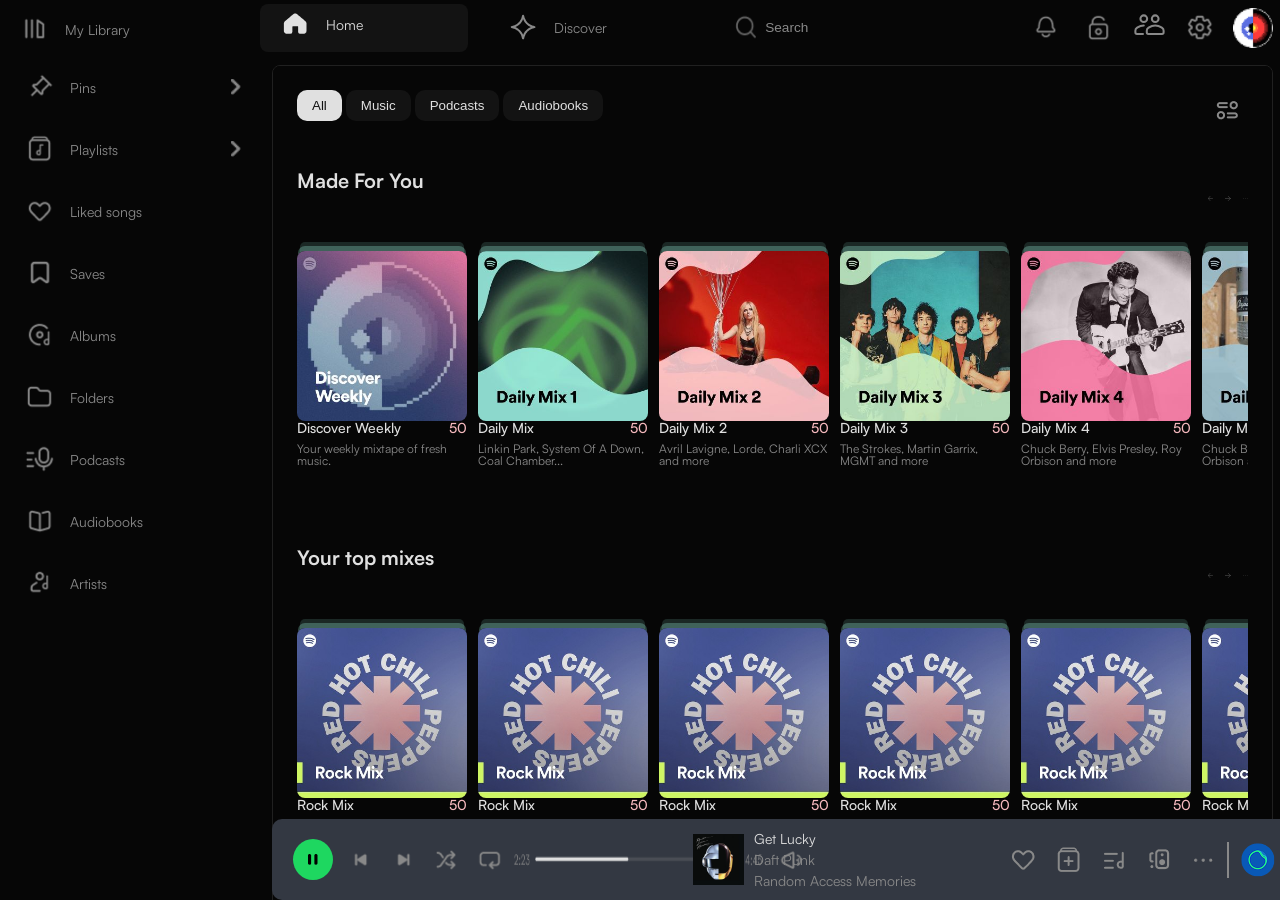
==== commit b3bb7f88: "cards for the 100th time" ====
--- a/index.html
+++ b/index.html
@@ -348,13 +348,13 @@
       </div>
       <section class="your-favourite-artists">
         <div class="cards-header">
-           <h2 >Your favorite artists</h2>
-           <div class="arrows">
-          <button class="arrow-btn"> <img src="./assets/Icons/arrow_left.svg" alt="back"></button>
-          <button class="arrow-btn"><img src="./assets/Icons/arrow_right.svg" alt="next"></button>
-          <button class="arrow-btn"> <img src="./assets/Icons/dotdotdot.svg" alt="more"></button>
-
-        </div>
+          <h2>Your favorite artists</h2>
+          <div class="arrows">
+            <button class="arrow-btn"> <img src="./assets/Icons/arrow_left.svg" alt="back"></button>
+            <button class="arrow-btn"><img src="./assets/Icons/arrow_right.svg" alt="next"></button>
+            <button class="arrow-btn"> <img src="./assets/Icons/dotdotdot.svg" alt="more"></button>
+
+          </div>
         </div>
         <div class="artists-grid">
           <div class="artist-card">
@@ -372,54 +372,54 @@
         </div>
 
       </section>
-        <section class="album-for-you">
-      <div class=" cards-header">
-        <h2>Albums For You</h2>
-        <div class="arrows">
-          <button class="arrow-btn"> <img src="./assets/Icons/arrow_left.svg" alt="back"></button>
-          <button class="arrow-btn"><img src="./assets/Icons/arrow_right.svg" alt="next"></button>
-          <button class="arrow-btn"> <img src="./assets/Icons/dotdotdot.svg" alt="more"></button>
-
-        </div>
-      </div>
-       <div class="card-grid">
-        <div class="spotify-card">
-          <div class="card-image">
-            <img src="./assets/images/meteora.jpg" alt="meteora" />
-          </div>
-          <div class="card-text">
-            <h3>Meteora<span class="track-count">13</span></h3>
-            <p>Limking park</p>
-          </div>
-        </div>
-        <div class="spotify-card">
-          <div class="card-image">
-            <img src="./assets/images/Daft-Punk-Random-Access-Memories.webp" alt="Random Access Memories" />
-          </div>
-          <div class="card-text">
-            <h3>Random Access Memories<span class="track-count">13</span></h3>
-            <p>Daft Punk</p>
-          </div>
-        </div>
-        <div class="spotify-card">
-          <div class="card-image">
-            <img src="./assets/images/BlackHolesCover.jpg" alt="black holes and revelations" />
-          </div>
-          <div class="card-text">
-            <h3>Black Holes and Revelations<span class="track-count">13</span></h3>
-            <p>Muse</p>
-          </div>
-        </div>
-        <div class="spotify-card">
-          <div class="card-image">
-            <img src="./assets/images/The_Beatles_Abbey_Road_album_cover.jpg" alt="Abbey Road" />
-          </div>
-          <div class="card-text">
-            <h3>Abbey Road<span class="track-count">13</span></h3>
-            <p>The Beathles</p>
-          </div>
-        </div>
-      <!-- cards end -->
+      <section class="album-for-you">
+        <div class=" cards-header">
+          <h2>Albums For You</h2>
+          <div class="arrows">
+            <button class="arrow-btn"> <img src="./assets/Icons/arrow_left.svg" alt="back"></button>
+            <button class="arrow-btn"><img src="./assets/Icons/arrow_right.svg" alt="next"></button>
+            <button class="arrow-btn"> <img src="./assets/Icons/dotdotdot.svg" alt="more"></button>
+
+          </div>
+        </div>
+        <div class="card-grid">
+          <div class="spotify-card">
+            <div class="card-image">
+              <img src="./assets/images/meteora.jpg" alt="meteora" />
+            </div>
+            <div class="card-text">
+              <h3>Meteora<span class="track-count">13</span></h3>
+              <p>Limking park</p>
+            </div>
+          </div>
+          <div class="spotify-card">
+            <div class="card-image">
+              <img src="./assets/images/Daft-Punk-Random-Access-Memories.webp" alt="Random Access Memories" />
+            </div>
+            <div class="card-text">
+              <h3>Random Access Memories<span class="track-count">13</span></h3>
+              <p>Daft Punk</p>
+            </div>
+          </div>
+          <div class="spotify-card">
+            <div class="card-image">
+              <img src="./assets/images/BlackHolesCover.jpg" alt="black holes and revelations" />
+            </div>
+            <div class="card-text">
+              <h3>Black Holes and Revelations<span class="track-count">13</span></h3>
+              <p>Muse</p>
+            </div>
+          </div>
+          <div class="spotify-card">
+            <div class="card-image">
+              <img src="./assets/images/The_Beatles_Abbey_Road_album_cover.jpg" alt="Abbey Road" />
+            </div>
+            <div class="card-text">
+              <h3>Abbey Road<span class="track-count">13</span></h3>
+              <p>The Beathles</p>
+            </div>
+          </div>
+          <!-- cards end -->
   </main>
   <footer class="player">
     <div class="player-left">
--- a/styles.css
+++ b/styles.css
@@ -73,16 +73,6 @@
 
 a {
   font-size: 14px;
-}
-
-.arrow-btn {
-  width: 40px;
-  height: 40px;
-  cursor: pointer;
-  opacity: 0.7;
-  transition: 0.3s;
-  background: none;
-  border: none;
 }
 
 .sidebar {
@@ -713,17 +703,25 @@
   background-color: rgb(83, 122, 161);
 }
 
-.made-foru-header {
-  display: flex;
+.cards-header {
+  display: flex;
+  flex-direction: row;
   justify-content: space-between;
   align-items: center;
   padding: 16px 0;
-}
-.made-foru-header .arrows {
+  width: 100%;
+}
+.cards-header h2 {
+  color: #E0E0E0 !important;
+  font-style: Bold;
+  font-size: 20px;
+  letter-spacing: 3%;
+  padding-bottom: 15px;
+  margin-bottom: 20px;
+}
+.cards-header .arrows {
   display: flex;
   gap: 12px;
-}
-.made-foru-header .arrow-btn {
   width: 40px;
   height: 40px;
   cursor: pointer;
@@ -731,18 +729,9 @@
   transition: 0.3s;
   background: none;
   border: none;
-}
-.made-foru-header .more-icon {
-  width: 20px;
-  cursor: pointer;
-  margin-left: 4px;
-}
-.made-foru-header h2 {
-  color: #E0E0E0;
-  font-style: Bold;
-  font-size: 20px;
-  letter-spacing: 3%;
-  padding-bottom: 15px;
+  margin-left: auto;
+  width: 40px;
+  height: 40px;
 }
 
 .card-grid {
@@ -836,4 +825,100 @@
   color: rgb(137, 137, 137);
 }
 
+.filter-bar {
+  display: flex;
+  justify-content: space-between;
+  align-items: center;
+  padding: 10px 0;
+  width: 100%;
+}
+
+.filter-left, .filter-right {
+  display: flex;
+  align-items: center;
+  gap: 16px;
+}
+
+.filter-option {
+  display: flex;
+  align-items: center;
+  gap: 6px;
+  cursor: pointer;
+}
+.filter-option span {
+  color: #b3b3b3;
+  font-size: 14px;
+  font-weight: 500;
+}
+.filter-option img {
+  width: 14px;
+}
+.filter-option:hover span {
+  color: #fff;
+}
+
+button {
+  background: none;
+  border: none;
+  padding: 0;
+  cursor: pointer;
+}
+button img {
+  width: 20px;
+  opacity: 0.7;
+  transition: 0.2s;
+}
+button img:hover {
+  opacity: 1;
+}
+
+.library-cards-container {
+  display: grid;
+  grid-template-columns: repeat(auto-fill, 170px);
+  gap: 20px;
+  justify-content: start;
+  padding: 10px;
+}
+
+.card-library {
+  width: 170px;
+  height: 254px;
+  display: flex;
+  flex-direction: column;
+  border-radius: 8px;
+  padding: 10px;
+  overflow: hidden;
+  cursor: pointer;
+  transition: background 0.2s ease;
+}
+.card-library:hover {
+  background: #242424;
+}
+.card-library img {
+  width: 100%;
+  height: 170px;
+  object-fit: cover;
+  border-radius: 8px;
+}
+.card-library p {
+  font-size: 12px;
+  color: rgb(137, 137, 137);
+}
+
+.title-card {
+  display: flex;
+  justify-content: space-between;
+  align-items: center;
+}
+.title-card p {
+  font-size: 14px;
+  font-weight: 600;
+  color: rgb(224, 224, 224);
+}
+.title-card span {
+  font-weight: 400;
+  font-size: 12px;
+  color: rgb(149, 230, 211);
+}
+
 /*# sourceMappingURL=styles.css.map */
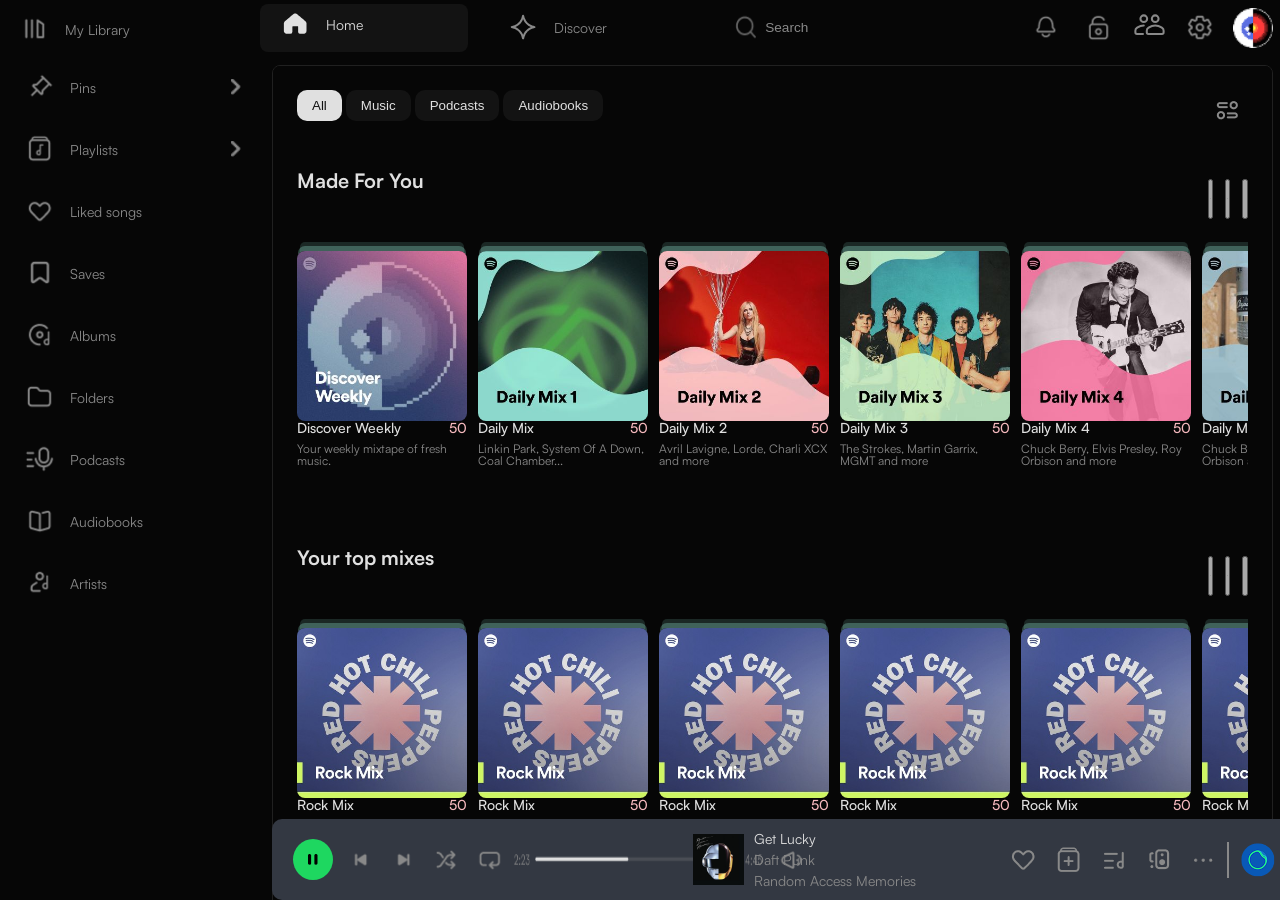
==== commit 2348753a: "library page edits" ====
--- a/index.html
+++ b/index.html
@@ -261,6 +261,8 @@
       </div>
     </section>
 
+
+          </div>  
     <section class="your-top-mixes">
       <div class="cards-header">
         <h2>Your top mixes</h2>
--- a/styles.css
+++ b/styles.css
@@ -832,43 +832,45 @@
   padding: 10px 0;
   width: 100%;
 }
-
-.filter-left, .filter-right {
+.filter-bar .filter-left,
+.filter-bar .filter-right {
   display: flex;
   align-items: center;
   gap: 16px;
 }
-
-.filter-option {
+.filter-bar .filter-option {
   display: flex;
   align-items: center;
   gap: 6px;
   cursor: pointer;
 }
-.filter-option span {
+.filter-bar .filter-option span {
   color: #b3b3b3;
   font-size: 14px;
   font-weight: 500;
-}
-.filter-option img {
-  width: 14px;
-}
-.filter-option:hover span {
+  white-space: nowrap;
+}
+.filter-bar .filter-option img {
+  width: 16px;
+  height: auto;
+}
+.filter-bar .filter-option:hover span {
   color: #fff;
 }
-
-button {
+.filter-bar button {
   background: none;
   border: none;
   padding: 0;
-  cursor: pointer;
-}
-button img {
+  display: flex;
+  align-items: center;
+  cursor: pointer;
+}
+.filter-bar button img {
   width: 20px;
   opacity: 0.7;
   transition: 0.2s;
 }
-button img:hover {
+.filter-bar button img:hover {
   opacity: 1;
 }
 
@@ -890,6 +892,7 @@
   overflow: hidden;
   cursor: pointer;
   transition: background 0.2s ease;
+  position: relative;
 }
 .card-library:hover {
   background: #242424;
@@ -905,6 +908,24 @@
   color: rgb(137, 137, 137);
 }
 
+.pin-icon {
+  position: absolute;
+  top: 8px;
+  right: 8px;
+  width: 40px;
+  height: 40px;
+  background-color: rgba(0, 0, 0, 0.7);
+  border-radius: 50%;
+  display: flex;
+  justify-content: center;
+  align-items: center;
+  backdrop-filter: blur(4px);
+}
+.pin-icon img {
+  width: 40px;
+  height: 40px;
+}
+
 .title-card {
   display: flex;
   justify-content: space-between;
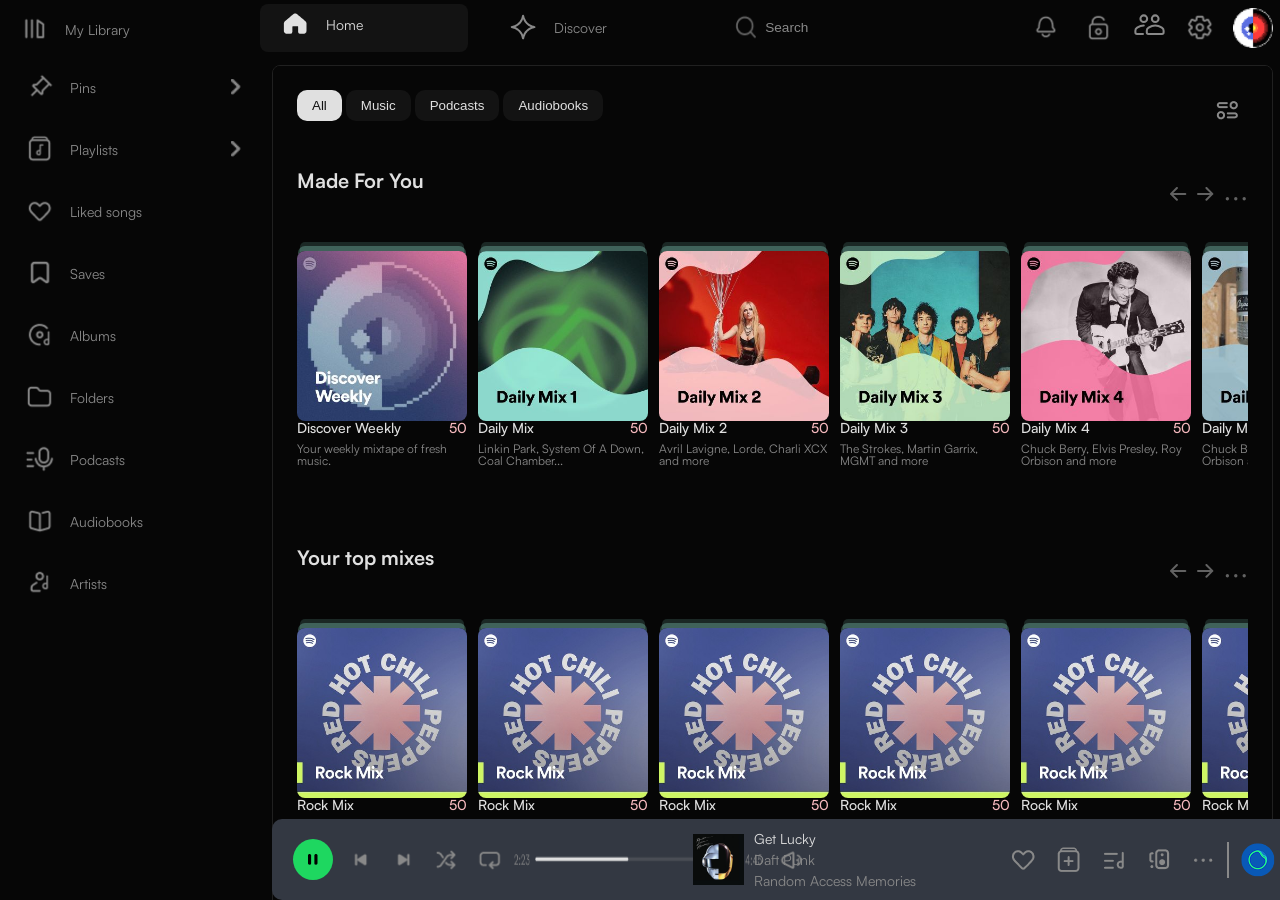
==== commit 788276fe: "Update navigation links and clean up unused assets" ====
--- a/index.html
+++ b/index.html
@@ -20,7 +20,7 @@
         </li>
 
         <li>
-          <a href="#" class="nav-link">
+          <a href="./discover.html" class="nav-link">
             <img src="./assets/Icons/discover.png" alt="Discover">
             Discover</a>
         </li>
@@ -121,7 +121,7 @@
     <nav class="sidebar-nav">
       <ul>
         <li class="library">
-          <a href="#" class="nav-link"><img src="./assets/Icons/my-library.png" alt="library" />My
+          <a href="./library.html" class="nav-link"><img src="./assets/Icons/my-library.png" alt="library" />My
             Library</a>
         </li>
         <li>
@@ -456,14 +456,4 @@
   </footer>
 </body>
 
-</html>
-<!--  mobiluris versia <nav class="navbar">
-            <div>
-                <ul>
-                    <li><a href="#" class="nav-link">Music</a></li>
-                    <li><a href="#" class="nav-link">Podcasts</a></li>
-                    <li><a href="#" class="nav-link">Audiobooks</a></li>
-                </ul>
-                <a href="#" class="home-icon"><img src="./assets/Icons/mobile-home-add.png" alt="mobile-btn"></a>
-            </div>
-        </nav> -->+</html>
--- a/styles.css
+++ b/styles.css
@@ -532,6 +532,12 @@
 .search-page {
   padding: 41px 5px 90px 275px;
 }
+@media (max-width: 768px) {
+  .search-page {
+    padding: 0;
+    border: none;
+  }
+}
 
 .search-page-container {
   border: 1px solid rgb(32, 32, 32);
@@ -548,6 +554,11 @@
   font-weight: 700;
   font-style: Bold;
   font-size: 20px;
+}
+@media (max-width: 768px) {
+  .first-row {
+    display: none;
+  }
 }
 
 .pinned-artists {
@@ -628,12 +639,22 @@
   padding: 0 26px;
   gap: 12px;
 }
+@media (max-width: 768px) {
+  .container-discover-cards {
+    display: grid;
+    grid-template-columns: 1fr 1fr;
+  }
+  .container-discover-cards img {
+    top: 45px;
+    left: 75px;
+  }
+}
 
 .discover-card {
   position: relative;
   border-radius: 10px;
-  width: 170px;
-  height: 170px;
+  width: 10.625rem;
+  height: clamp(6.25rem, 4.375rem + 9.375vw, 10.625rem);
   overflow: hidden;
 }
 .discover-card img {
@@ -703,6 +724,175 @@
   background-color: rgb(83, 122, 161);
 }
 
+@media (max-width: 768px) {
+  .main-nav {
+    display: none;
+  }
+  .action-icons {
+    display: none;
+  }
+  .right-sidebar {
+    display: none;
+  }
+  .sidebar {
+    display: none;
+  }
+}
+@media (max-width: 768px) {
+  .pinned-artists {
+    display: none;
+  }
+  .search-page-container {
+    border: none;
+  }
+  .scroll-icons {
+    display: none;
+  }
+  .player {
+    display: none;
+  }
+  .visually-hidden {
+    display: none;
+  }
+}
+@media (min-width: 768px) {
+  .search-header {
+    display: none !important;
+  }
+}
+@media (max-width: 768px) {
+  header {
+    padding: 40px 20px 15px 20px !important;
+    margin: 0;
+    width: 100% !important;
+    height: 40px !important;
+    position: relative;
+  }
+}
+.search-header {
+  display: flex;
+  align-items: center;
+  justify-content: space-between;
+}
+
+.search-section {
+  display: flex;
+}
+.search-section input {
+  width: 306px;
+  height: 36px;
+}
+
+.search-btn {
+  position: absolute;
+  left: 290px;
+  top: 28px;
+}
+
+.search-input-mv {
+  border-radius: 8px;
+  background: rgba(32, 32, 32, 0.5);
+  border: none;
+  color: white;
+  font-size: 0.85rem;
+  width: 100%;
+  outline: none;
+}
+.search-input-mv::placeholder {
+  color: rgb(137, 137, 137);
+}
+
+.photo-search {
+  padding-top: 10px;
+  padding-left: 30px;
+}
+
+.footer-mobile {
+  position: fixed;
+  bottom: 0;
+  left: 0;
+  width: 100%;
+  z-index: 4;
+}
+@media (min-width: 769px) {
+  .footer-mobile {
+    display: none !important;
+  }
+}
+
+.player-mobile {
+  background-color: rgb(51, 56, 66);
+  margin: 0 10px 0px 10px;
+  border-radius: 8px;
+  display: flex;
+  align-items: center;
+  padding: 8px 12px;
+  position: relative;
+  overflow: hidden;
+}
+.player-mobile .album-picture img {
+  width: 44px;
+  height: 44px;
+  border-radius: 4px;
+  display: block;
+}
+.player-mobile .album-info-text {
+  flex-grow: 1;
+  padding-left: 12px;
+}
+.player-mobile .album-info-text h5 {
+  color: rgb(219, 219, 219);
+  font-size: 14px;
+  font-weight: 400;
+  margin: 0;
+  white-space: nowrap;
+  overflow: hidden;
+  text-overflow: ellipsis;
+  max-width: 180px;
+}
+.player-mobile .album-info-text p {
+  color: rgb(137, 137, 137);
+  font-size: 14px;
+  margin: 0;
+}
+.player-mobile .playing-icons {
+  display: flex;
+  align-items: center;
+  gap: 5px;
+}
+.player-mobile::after {
+  content: "";
+  position: absolute;
+  bottom: 0;
+  left: 0;
+  height: 2px;
+  width: 40%;
+  background-color: rgb(224, 224, 224);
+}
+
+.mobile-navbar {
+  display: flex;
+  justify-content: space-around;
+  align-items: flex-end;
+  padding-bottom: 25px;
+  padding-top: 10px;
+  background: linear-gradient(180deg, rgba(17, 17, 17, 0.85) 0%, #111111 42.62%);
+  background-color: transparent;
+}
+.mobile-navbar .nav-icons {
+  display: flex;
+  flex-direction: column;
+  align-items: center;
+  gap: 4px;
+  cursor: pointer;
+}
+.mobile-navbar .nav-icons p {
+  color: rgb(137, 137, 137);
+  font-size: 12px;
+  margin: 0;
+  font-weight: 400;
+}
+
 .cards-header {
   display: flex;
   flex-direction: row;
@@ -719,19 +909,20 @@
   padding-bottom: 15px;
   margin-bottom: 20px;
 }
-.cards-header .arrows {
+
+.arrows {
+  display: flex;
+  gap: 10px;
+}
+.arrows button {
   display: flex;
   gap: 12px;
-  width: 40px;
-  height: 40px;
   cursor: pointer;
   opacity: 0.7;
   transition: 0.3s;
   background: none;
   border: none;
   margin-left: auto;
-  width: 40px;
-  height: 40px;
 }
 
 .card-grid {
@@ -942,4 +1133,138 @@
   color: rgb(149, 230, 211);
 }
 
+.discover-link {
+  background-color: rgba(32, 32, 32, 0.5);
+  border-radius: 8px;
+  cursor: pointer;
+  color: #E0E0E0;
+}
+
+.discover-home-page {
+  border: 1px solid rgb(32, 32, 32);
+  border-radius: 10px;
+  margin: 41px 5px 0px 275px;
+  overflow-y: scroll;
+  height: 90vh;
+  scroll-snap-type: y mandatory;
+}
+
+.genres-bar {
+  display: flex;
+  gap: 10px;
+  justify-content: flex-start;
+  padding-left: 25px;
+  padding-top: 12px;
+  padding-bottom: 12px;
+  background-color: rgba(6, 6, 6, 0.8);
+  position: fixed;
+  width: 100%;
+}
+.genres-bar li {
+  background-color: rgba(32, 32, 32, 0.5);
+  border-radius: 8px;
+}
+.genres-bar a {
+  display: block;
+  padding: 8px 15px;
+  color: #E0E0E0;
+}
+
+.current-tab a {
+  color: rgb(17, 17, 17);
+  background-color: rgb(224, 224, 224);
+  border-radius: 8px;
+}
+
+.discover-container {
+  display: flex;
+  align-items: center;
+  justify-content: center;
+  gap: 80px;
+  background-color: rgba(140, 216, 204, 0.14);
+  height: 90vh;
+  width: 100%;
+  scroll-snap-align: start;
+}
+
+.artist-poster {
+  width: 390px;
+  height: 612px;
+  border-radius: 10px;
+}
+
+.info-spotify {
+  display: flex;
+  align-items: center;
+  gap: 18px;
+}
+
+.lp-mix-img {
+  width: 184px;
+  height: 193px;
+}
+.lp-mix-img img {
+  border-radius: 8px;
+  box-shadow: 8px;
+}
+
+.box-shadow-top {
+  width: 169px;
+  height: 8px;
+  border-radius: 8px 8px 0 0;
+  background-color: rgba(148, 231, 211, 0.3);
+  margin-left: 7px;
+}
+
+.lp-info-text {
+  display: flex;
+  flex-direction: column;
+  padding-top: 20px;
+  gap: 15px;
+}
+.lp-info-text h3 {
+  color: rgb(224, 224, 224);
+  font-size: 30px;
+  font-weight: 700;
+  letter-spacing: 3%;
+}
+.lp-info-text p {
+  color: rgb(137, 137, 137);
+  font-size: 14px;
+  font-weight: 400;
+}
+
+.icon-btn {
+  width: 40px;
+  height: 40px;
+  background-color: transparent;
+  border: none;
+}
+
+.number-info {
+  color: rgb(137, 137, 137);
+}
+
+.discover-actions {
+  display: flex;
+  align-items: center;
+  gap: 14px;
+}
+
+.info-genres {
+  display: flex;
+  gap: 10px;
+}
+.info-genres p {
+  border: 2px solid rgba(137, 137, 137, 0.1);
+  border-radius: 44px;
+  padding: 8px 13px;
+  font-size: 12px;
+  font-weight: 400;
+}
+
+.daft-punk-theme {
+  background-color: rgba(223, 114, 47, 0.12);
+}
+
 /*# sourceMappingURL=styles.css.map */
